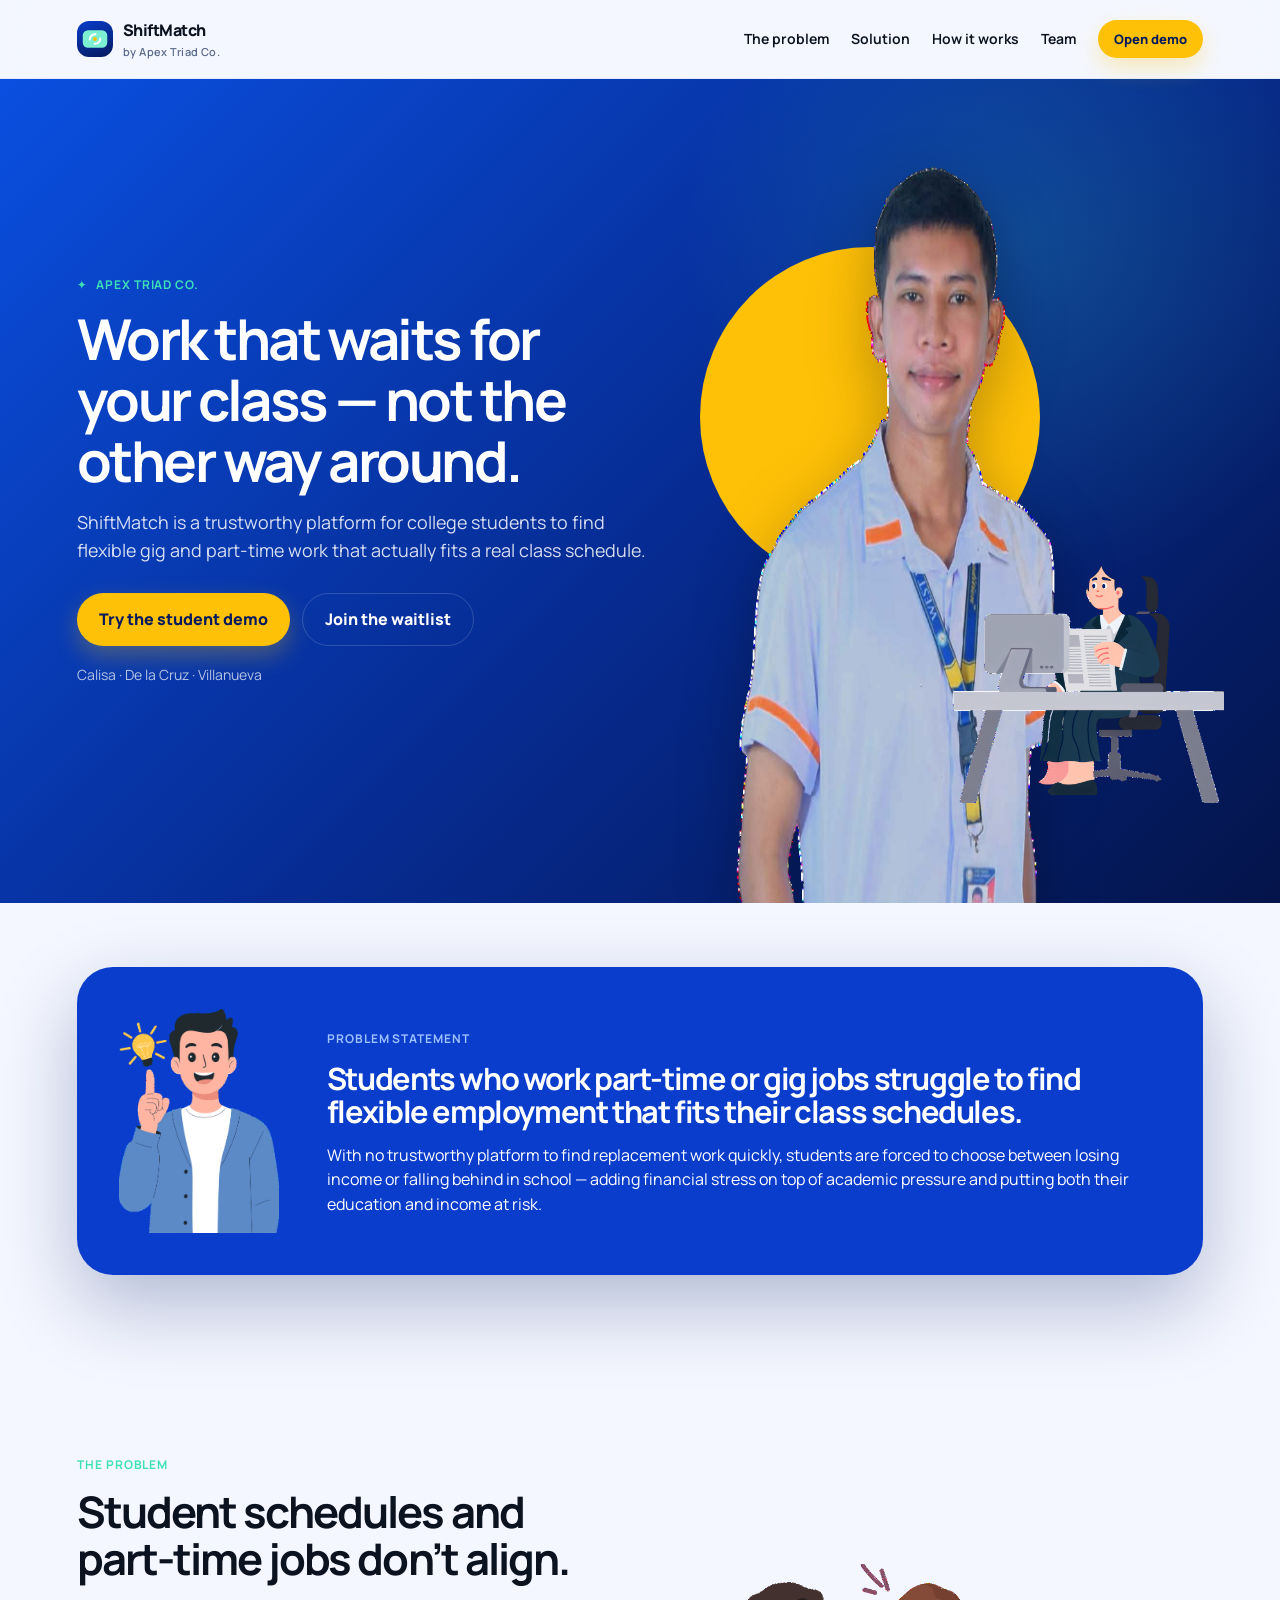
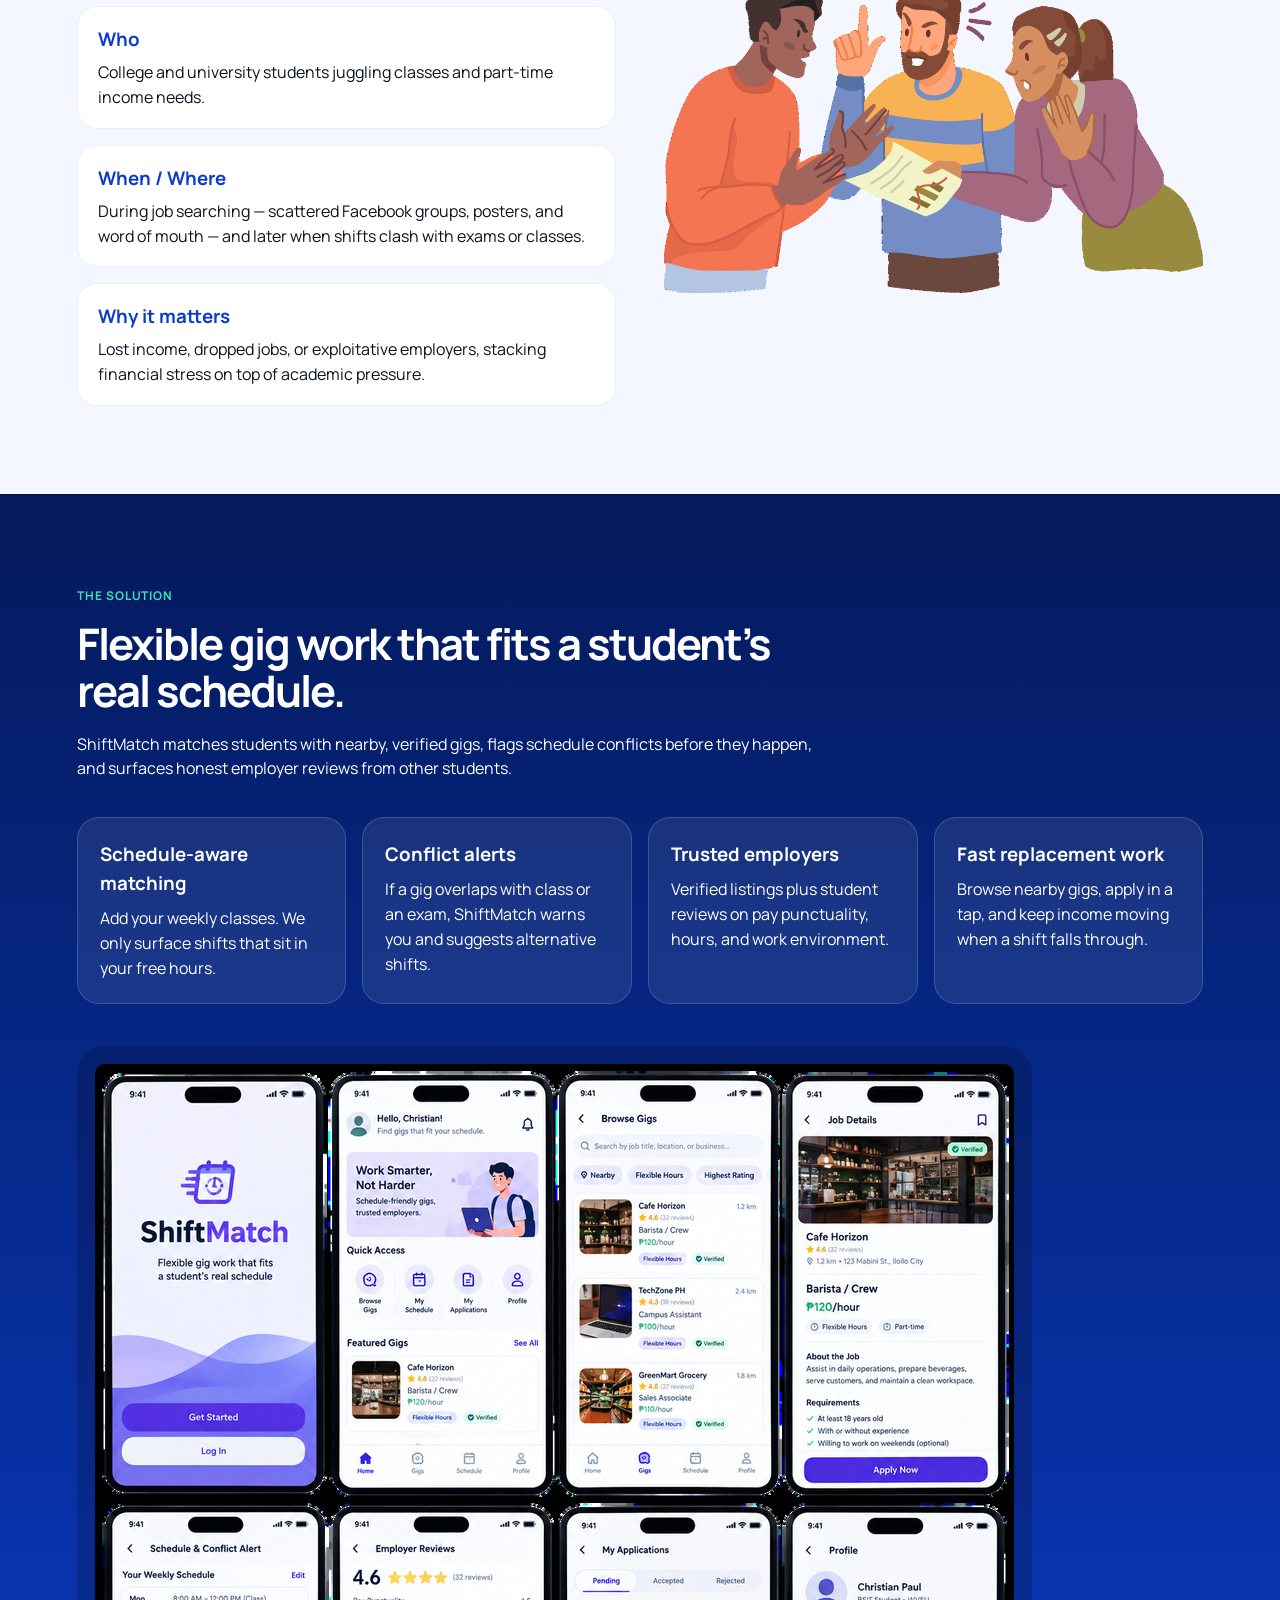
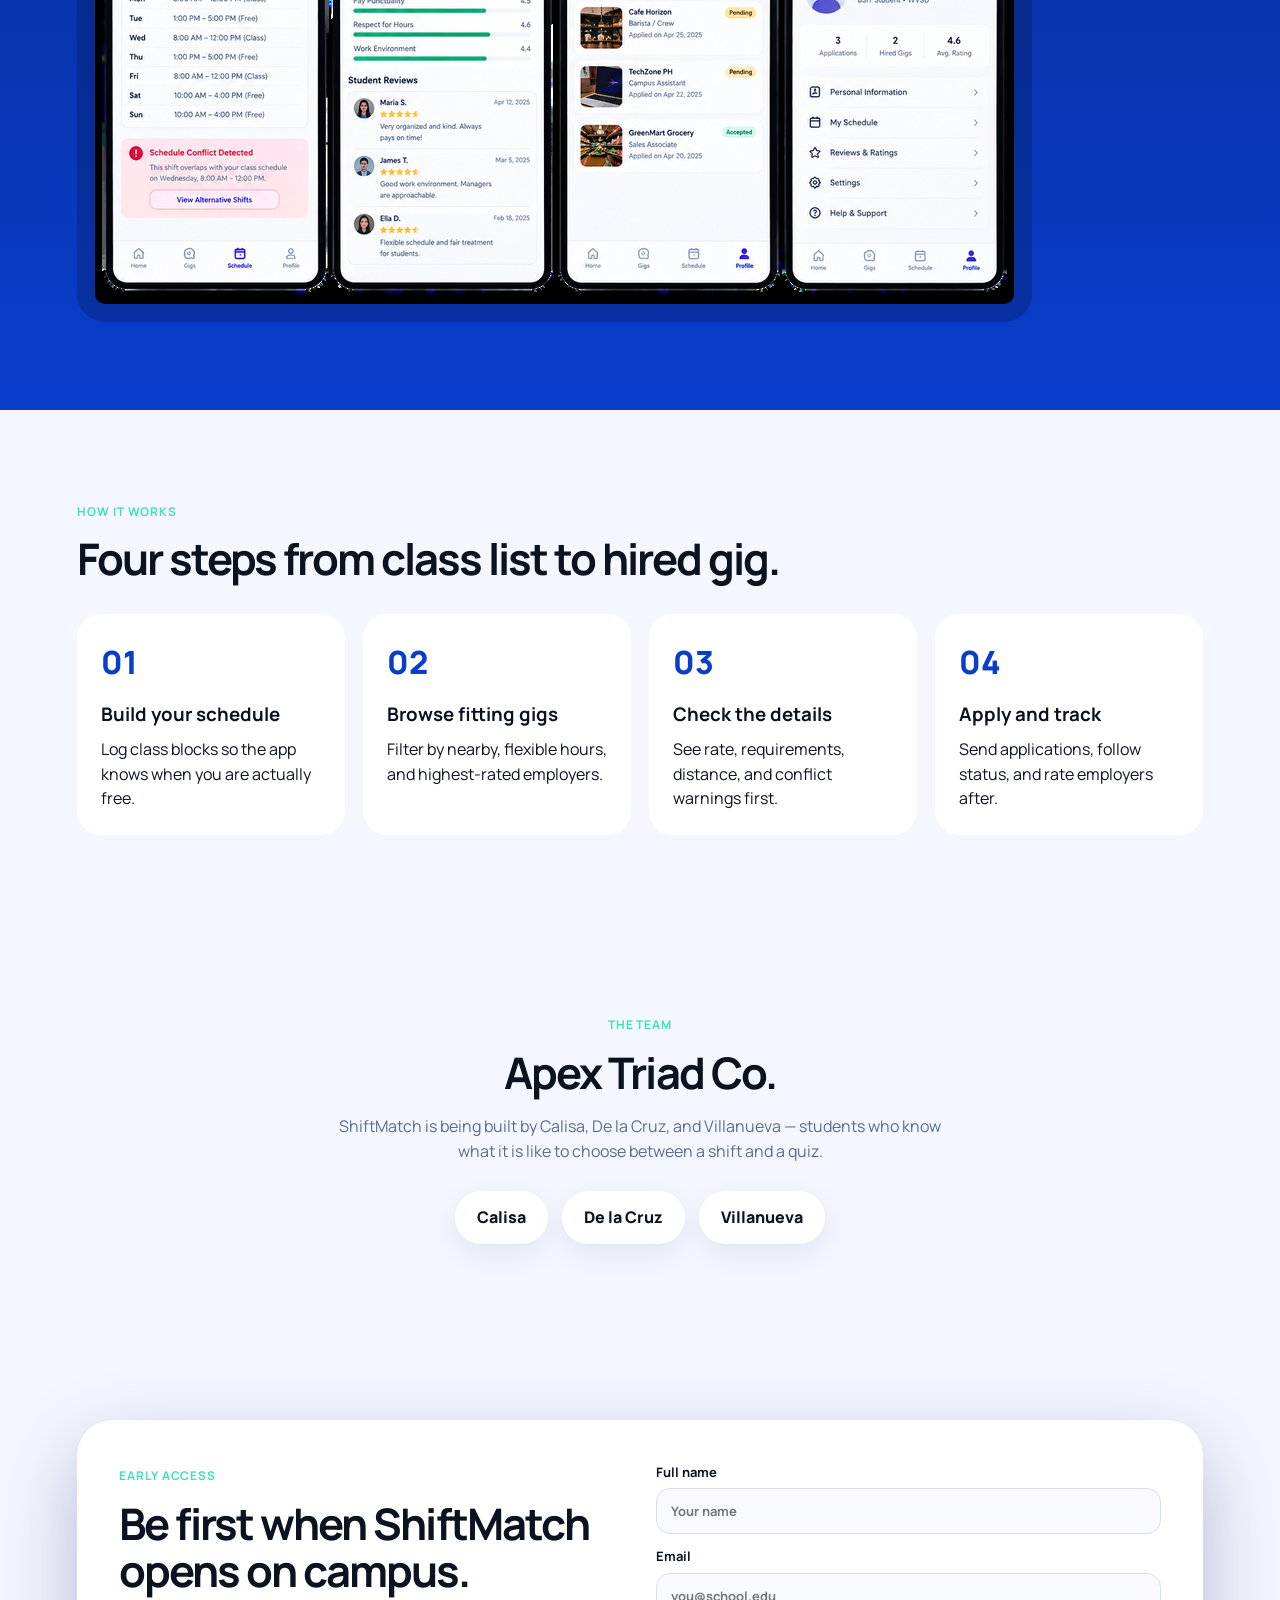
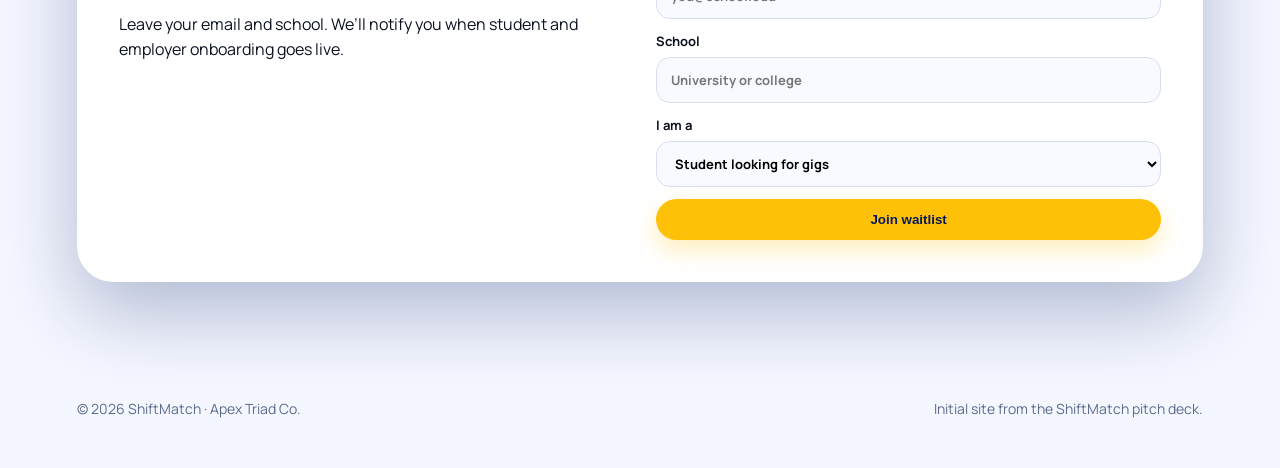
==== index.html @ 70dc3a8c "Add the initial ShiftMatch landing site and student app demo from the pitch deck. Co-authored-by: Cu" ====
<!DOCTYPE html>
<html lang="en">
  <head>
    <meta charset="UTF-8" />
    <meta name="viewport" content="width=device-width, initial-scale=1.0" />
    <title>ShiftMatch — Flexible gigs that fit student schedules</title>
    <meta
      name="description"
      content="ShiftMatch helps college students find trustworthy part-time and gig work that fits around classes — without choosing between income and school."
    />
    <link rel="preconnect" href="https://fonts.googleapis.com" />
    <link rel="preconnect" href="https://fonts.gstatic.com" crossorigin />
    <link
      href="https://fonts.googleapis.com/css2?family=Manrope:wght@400;500;600;700;800&display=swap"
      rel="stylesheet"
    />
    <link rel="stylesheet" href="css/styles.css" />
  </head>
  <body>
    <div class="bg-grid" aria-hidden="true"></div>
    <header class="nav">
      <a class="brand" href="#top">
        <span class="logo" aria-hidden="true">
          <svg viewBox="0 0 32 32" width="28" height="28">
            <rect x="2" y="6" width="28" height="20" rx="6" fill="currentColor" />
            <path
              d="M10 16.5a6 6 0 0 1 6-6h.5M22 15.5a6 6 0 0 1-6 6H15.5"
              stroke="#fff"
              stroke-width="2.2"
              fill="none"
              stroke-linecap="round"
            />
            <circle cx="16" cy="16" r="2.2" fill="#ffc107" />
          </svg>
        </span>
        <span>
          ShiftMatch
          <small>by Apex Triad Co.</small>
        </span>
      </a>
      <nav class="nav-links" id="navLinks">
        <a href="#problem">The problem</a>
        <a href="#solution">Solution</a>
        <a href="#how">How it works</a>
        <a href="#team">Team</a>
        <a class="btn btn-small" href="app.html">Open demo</a>
      </nav>
      <button class="menu-btn" id="menuBtn" aria-label="Open menu">
        <span></span><span></span><span></span>
      </button>
    </header>

    <main id="top">
      <section class="hero">
        <div class="hero-copy">
          <p class="eyebrow">
            <span class="spark">✦</span> Apex Triad Co.
          </p>
          <h1>Work that waits for your class — not the other way around.</h1>
          <p class="lede">
            ShiftMatch is a trustworthy platform for college students to find
            flexible gig and part-time work that actually fits a real class
            schedule.
          </p>
          <div class="hero-actions">
            <a class="btn" href="app.html">Try the student demo</a>
            <a class="btn btn-ghost" href="#waitlist">Join the waitlist</a>
          </div>
          <p class="founders">Calisa · De la Cruz · Villanueva</p>
        </div>
        <div class="hero-art">
          <div class="yellow-orb" aria-hidden="true"></div>
          <img
            class="student-photo"
            src="assets/student.png"
            alt="Student ready for class and work"
          />
          <img
            class="desk-art"
            src="assets/employer.png"
            alt=""
            aria-hidden="true"
          />
        </div>
      </section>

      <section class="statement" id="problem">
        <div class="statement-card">
          <img src="assets/idea.png" alt="" class="idea-art" />
          <div>
            <p class="eyebrow light">Problem statement</p>
            <h2>
              Students who work part-time or gig jobs struggle to find flexible
              employment that fits their class schedules.
            </h2>
            <p>
              With no trustworthy platform to find replacement work quickly,
              students are forced to choose between losing income or falling
              behind in school — adding financial stress on top of academic
              pressure and putting both their education and income at risk.
            </p>
          </div>
        </div>
      </section>

      <section class="split">
        <div>
          <p class="eyebrow">The problem</p>
          <h2>Student schedules and part-time jobs don’t align.</h2>
          <div class="pins">
            <article>
              <h3>Who</h3>
              <p>
                College and university students juggling classes and part-time
                income needs.
              </p>
            </article>
            <article>
              <h3>When / Where</h3>
              <p>
                During job searching — scattered Facebook groups, posters, and
                word of mouth — and later when shifts clash with exams or
                classes.
              </p>
            </article>
            <article>
              <h3>Why it matters</h3>
              <p>
                Lost income, dropped jobs, or exploitative employers, stacking
                financial stress on top of academic pressure.
              </p>
            </article>
          </div>
        </div>
        <img
          class="conflict-art"
          src="assets/conflict.png"
          alt="Illustration of a scheduling conflict between students and an employer"
        />
      </section>

      <section class="solution" id="solution">
        <div class="solution-head">
          <p class="eyebrow">The solution</p>
          <h2>Flexible gig work that fits a student’s real schedule.</h2>
          <p>
            ShiftMatch matches students with nearby, verified gigs, flags
            schedule conflicts before they happen, and surfaces honest
            employer reviews from other students.
          </p>
        </div>
        <div class="feature-grid">
          <article>
            <h3>Schedule-aware matching</h3>
            <p>
              Add your weekly classes. We only surface shifts that sit in your
              free hours.
            </p>
          </article>
          <article>
            <h3>Conflict alerts</h3>
            <p>
              If a gig overlaps with class or an exam, ShiftMatch warns you
              and suggests alternative shifts.
            </p>
          </article>
          <article>
            <h3>Trusted employers</h3>
            <p>
              Verified listings plus student reviews on pay punctuality, hours,
              and work environment.
            </p>
          </article>
          <article>
            <h3>Fast replacement work</h3>
            <p>
              Browse nearby gigs, apply in a tap, and keep income moving when a
              shift falls through.
            </p>
          </article>
        </div>
        <img
          class="screens"
          src="assets/app-screens.png"
          alt="ShiftMatch app screens: home, browse gigs, job details, schedule conflict alerts, reviews, applications, and profile"
        />
      </section>

      <section class="how" id="how">
        <p class="eyebrow">How it works</p>
        <h2>Four steps from class list to hired gig.</h2>
        <ol class="steps">
          <li>
            <span>01</span>
            <h3>Build your schedule</h3>
            <p>Log class blocks so the app knows when you are actually free.</p>
          </li>
          <li>
            <span>02</span>
            <h3>Browse fitting gigs</h3>
            <p>Filter by nearby, flexible hours, and highest-rated employers.</p>
          </li>
          <li>
            <span>03</span>
            <h3>Check the details</h3>
            <p>See rate, requirements, distance, and conflict warnings first.</p>
          </li>
          <li>
            <span>04</span>
            <h3>Apply and track</h3>
            <p>Send applications, follow status, and rate employers after.</p>
          </li>
        </ol>
      </section>

      <section class="team" id="team">
        <p class="eyebrow">The team</p>
        <h2>Apex Triad Co.</h2>
        <p class="team-lead">
          ShiftMatch is being built by Calisa, De la Cruz, and Villanueva —
          students who know what it is like to choose between a shift and a
          quiz.
        </p>
        <ul class="names">
          <li>Calisa</li>
          <li>De la Cruz</li>
          <li>Villanueva</li>
        </ul>
      </section>

      <section class="waitlist" id="waitlist">
        <div class="waitlist-card">
          <div>
            <p class="eyebrow">Early access</p>
            <h2>Be first when ShiftMatch opens on campus.</h2>
            <p>
              Leave your email and school. We’ll notify you when student and
              employer onboarding goes live.
            </p>
          </div>
          <form id="waitlistForm">
            <label>
              Full name
              <input type="text" name="name" required placeholder="Your name" />
            </label>
            <label>
              Email
              <input type="email" name="email" required placeholder="you@school.edu" />
            </label>
            <label>
              School
              <input type="text" name="school" required placeholder="University or college" />
            </label>
            <label>
              I am a
              <select name="role" required>
                <option value="student">Student looking for gigs</option>
                <option value="employer">Employer hiring students</option>
              </select>
            </label>
            <button class="btn" type="submit">Join waitlist</button>
            <p class="form-note" id="formNote" hidden></p>
          </form>
        </div>
      </section>
    </main>

    <footer class="footer">
      <p>© 2026 ShiftMatch · Apex Triad Co.</p>
      <p>Initial site from the ShiftMatch pitch deck.</p>
    </footer>
    <script src="js/main.js"></script>
  </body>
</html>
---- css/styles.css ----
:root {
  --blue: #0a3dcc;
  --blue-deep: #062a8f;
  --navy: #041a5c;
  --ink: #0b1220;
  --gold: #ffc107;
  --mint: #3ee0b8;
  --paper: #f4f7ff;
  --white: #ffffff;
  --muted: #5b6b8c;
  --line: rgba(255, 255, 255, 0.16);
  --shadow: 0 30px 80px rgba(4, 26, 92, 0.28);
  --radius: 28px;
}

* {
  box-sizing: border-box;
  margin: 0;
  padding: 0;
}

html {
  scroll-behavior: smooth;
}

body {
  font-family: Manrope, system-ui, sans-serif;
  color: var(--ink);
  background: var(--paper);
  line-height: 1.55;
}

img {
  max-width: 100%;
  display: block;
}

a {
  color: inherit;
  text-decoration: none;
}

.bg-grid {
  position: fixed;
  inset: 0;
  pointer-events: none;
  background-image: radial-gradient(rgba(10, 61, 204, 0.06) 1px, transparent 1px);
  background-size: 22px 22px;
  z-index: 0;
}

.nav,
main,
.footer {
  position: relative;
  z-index: 1;
}

.nav {
  display: flex;
  align-items: center;
  justify-content: space-between;
  padding: 18px 6vw;
  position: sticky;
  top: 0;
  backdrop-filter: blur(16px);
  background: rgba(244, 247, 255, 0.84);
  border-bottom: 1px solid rgba(10, 61, 204, 0.08);
  z-index: 10;
}

.brand {
  display: flex;
  align-items: center;
  gap: 10px;
  font-weight: 800;
  letter-spacing: -0.03em;
}

.brand small {
  display: block;
  font-size: 11px;
  font-weight: 600;
  color: var(--muted);
  letter-spacing: 0.04em;
}

.logo {
  width: 36px;
  height: 36px;
  border-radius: 12px;
  background: linear-gradient(160deg, var(--blue), var(--navy));
  color: #7cf0d0;
  display: grid;
  place-items: center;
}

.nav-links {
  display: flex;
  align-items: center;
  gap: 22px;
  font-weight: 650;
  font-size: 14px;
}

.menu-btn {
  display: none;
  width: 42px;
  height: 42px;
  border: 0;
  background: var(--white);
  border-radius: 12px;
  flex-direction: column;
  justify-content: center;
  gap: 5px;
  padding: 10px;
}

.menu-btn span {
  height: 2px;
  background: var(--navy);
  display: block;
}

.btn {
  display: inline-flex;
  align-items: center;
  justify-content: center;
  background: var(--gold);
  color: var(--navy);
  font-weight: 800;
  border: 0;
  border-radius: 999px;
  padding: 13px 22px;
  cursor: pointer;
  box-shadow: 0 10px 24px rgba(255, 193, 7, 0.28);
}

.btn-small {
  padding: 9px 16px;
  font-size: 13px;
}

.btn-ghost {
  background: transparent;
  color: var(--white);
  border: 1px solid var(--line);
  box-shadow: none;
}

.hero {
  min-height: calc(100vh - 76px);
  display: grid;
  grid-template-columns: 1.05fr 0.95fr;
  gap: 24px;
  padding: 36px 6vw 56px;
  background:
    radial-gradient(circle at 80% 20%, rgba(62, 224, 184, 0.18), transparent 28%),
    linear-gradient(135deg, #0a4fe0 0%, #062a8f 55%, #04144a 100%);
  color: var(--white);
  overflow: hidden;
}

.hero-copy {
  display: flex;
  flex-direction: column;
  justify-content: center;
  max-width: 640px;
}

.eyebrow {
  display: inline-flex;
  align-items: center;
  gap: 8px;
  font-weight: 700;
  letter-spacing: 0.08em;
  text-transform: uppercase;
  font-size: 12px;
  color: var(--mint);
  margin-bottom: 14px;
}

.eyebrow.light {
  color: #9ec2ff;
}

.spark {
  color: var(--mint);
}

h1,
h2 {
  letter-spacing: -0.045em;
  line-height: 1.08;
}

h1 {
  font-size: clamp(2.4rem, 4.4vw, 4.4rem);
  margin-bottom: 18px;
}

.lede {
  font-size: 1.12rem;
  color: rgba(255, 255, 255, 0.84);
  max-width: 52ch;
}

.hero-actions {
  display: flex;
  gap: 12px;
  flex-wrap: wrap;
  margin: 28px 0 18px;
}

.founders {
  color: rgba(255, 255, 255, 0.7);
  font-size: 14px;
}

.hero-art {
  position: relative;
  min-height: 520px;
}

.yellow-orb {
  position: absolute;
  width: 340px;
  height: 340px;
  border-radius: 50%;
  background: var(--gold);
  left: 4%;
  top: 18%;
}

.student-photo {
  position: absolute;
  height: 108%;
  width: auto;
  left: -4%;
  bottom: -8%;
  z-index: 2;
  filter: drop-shadow(0 18px 30px rgba(0, 0, 0, 0.28));
}

.desk-art {
  position: absolute;
  width: 58%;
  right: -4%;
  bottom: 6%;
  z-index: 3;
}

.statement,
.split,
.solution,
.how,
.team,
.waitlist {
  padding: 88px 6vw;
}

.statement {
  padding-top: 64px;
}

.statement-card {
  display: grid;
  grid-template-columns: 180px 1fr;
  gap: 28px;
  align-items: center;
  background: #0a3dcc;
  color: white;
  border-radius: 36px;
  padding: 42px;
  box-shadow: var(--shadow);
}

.idea-art {
  width: 160px;
}

.statement-card h2 {
  font-size: clamp(1.5rem, 2.4vw, 2.2rem);
  margin-bottom: 14px;
}

.split {
  display: grid;
  grid-template-columns: 1fr 1fr;
  gap: 48px;
  align-items: center;
}

.split h2,
.solution h2,
.how h2,
.team h2,
.waitlist h2 {
  font-size: clamp(2rem, 3.4vw, 3.3rem);
  margin-bottom: 18px;
}

.pins {
  display: grid;
  gap: 16px;
  margin-top: 24px;
}

.pins article {
  background: white;
  border-radius: 20px;
  padding: 18px 20px;
  border: 1px solid rgba(10, 61, 204, 0.08);
}

.pins h3 {
  color: var(--blue);
  margin-bottom: 6px;
}

.conflict-art {
  width: 100%;
}

.solution {
  background: linear-gradient(180deg, #041a5c, #0a3dcc);
  color: white;
}

.solution-head {
  max-width: 760px;
}

.feature-grid {
  display: grid;
  grid-template-columns: repeat(4, 1fr);
  gap: 16px;
  margin: 36px 0 42px;
}

.feature-grid article {
  background: rgba(255, 255, 255, 0.08);
  border: 1px solid var(--line);
  border-radius: 22px;
  padding: 22px;
}

.feature-grid h3 {
  margin-bottom: 8px;
}

.screens {
  border-radius: 28px;
  background: rgba(0, 0, 0, 0.18);
  padding: 18px;
}

.steps {
  list-style: none;
  display: grid;
  grid-template-columns: repeat(4, 1fr);
  gap: 18px;
  margin-top: 32px;
}

.steps li {
  background: white;
  border-radius: 24px;
  padding: 24px;
  min-height: 220px;
}

.steps span {
  font-size: 2rem;
  font-weight: 800;
  color: var(--blue);
}

.steps h3 {
  margin: 12px 0 8px;
}

.team {
  text-align: center;
}

.team-lead {
  max-width: 640px;
  margin: 0 auto 28px;
  color: var(--muted);
}

.names {
  list-style: none;
  display: flex;
  justify-content: center;
  gap: 14px;
  flex-wrap: wrap;
}

.names li {
  background: white;
  padding: 14px 22px;
  border-radius: 999px;
  font-weight: 800;
  box-shadow: 0 10px 30px rgba(4, 26, 92, 0.08);
}

.waitlist-card {
  display: grid;
  grid-template-columns: 1fr 1fr;
  gap: 32px;
  background: white;
  border-radius: 36px;
  padding: 42px;
  box-shadow: var(--shadow);
}

form {
  display: grid;
  gap: 12px;
}

label {
  display: grid;
  gap: 6px;
  font-size: 13px;
  font-weight: 700;
}

input,
select {
  border: 1px solid #d7def0;
  border-radius: 14px;
  padding: 12px 14px;
  font: inherit;
  background: #f8faff;
}

.form-note {
  color: #0a7a52;
  font-weight: 700;
}

.footer {
  padding: 28px 6vw 48px;
  color: var(--muted);
  display: flex;
  justify-content: space-between;
  gap: 12px;
  flex-wrap: wrap;
  font-size: 14px;
}

@media (max-width: 980px) {
  .hero,
  .split,
  .feature-grid,
  .steps,
  .waitlist-card,
  .statement-card {
    grid-template-columns: 1fr;
  }

  .nav-links {
    display: none;
    position: absolute;
    top: 72px;
    right: 6vw;
    background: white;
    flex-direction: column;
    padding: 16px;
    border-radius: 16px;
    box-shadow: var(--shadow);
    align-items: flex-start;
  }

  .nav-links.open {
    display: flex;
  }

  .menu-btn {
    display: flex;
  }

  .hero {
    min-height: auto;
  }

  .hero-art {
    min-height: 420px;
  }

  .student-photo {
    height: 100%;
    left: 8%;
  }

  .desk-art {
    width: 46%;
  }
}
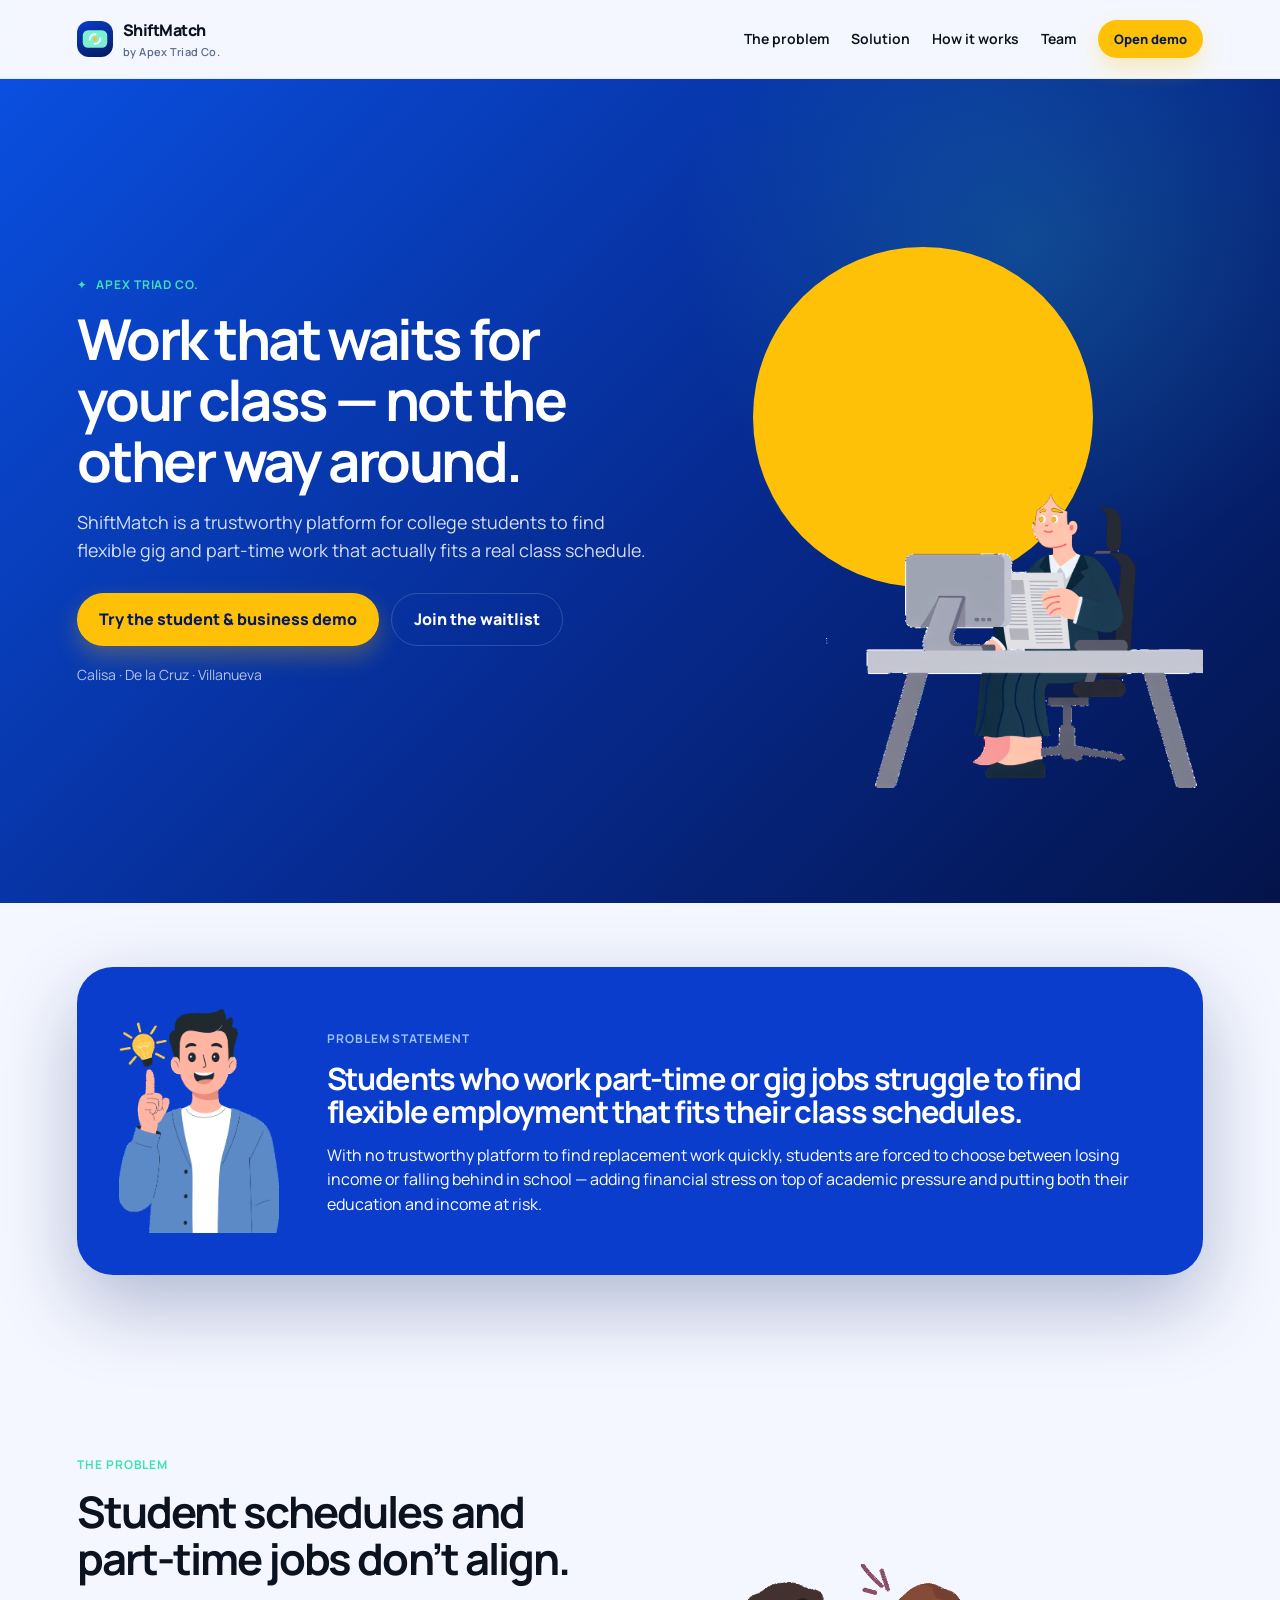
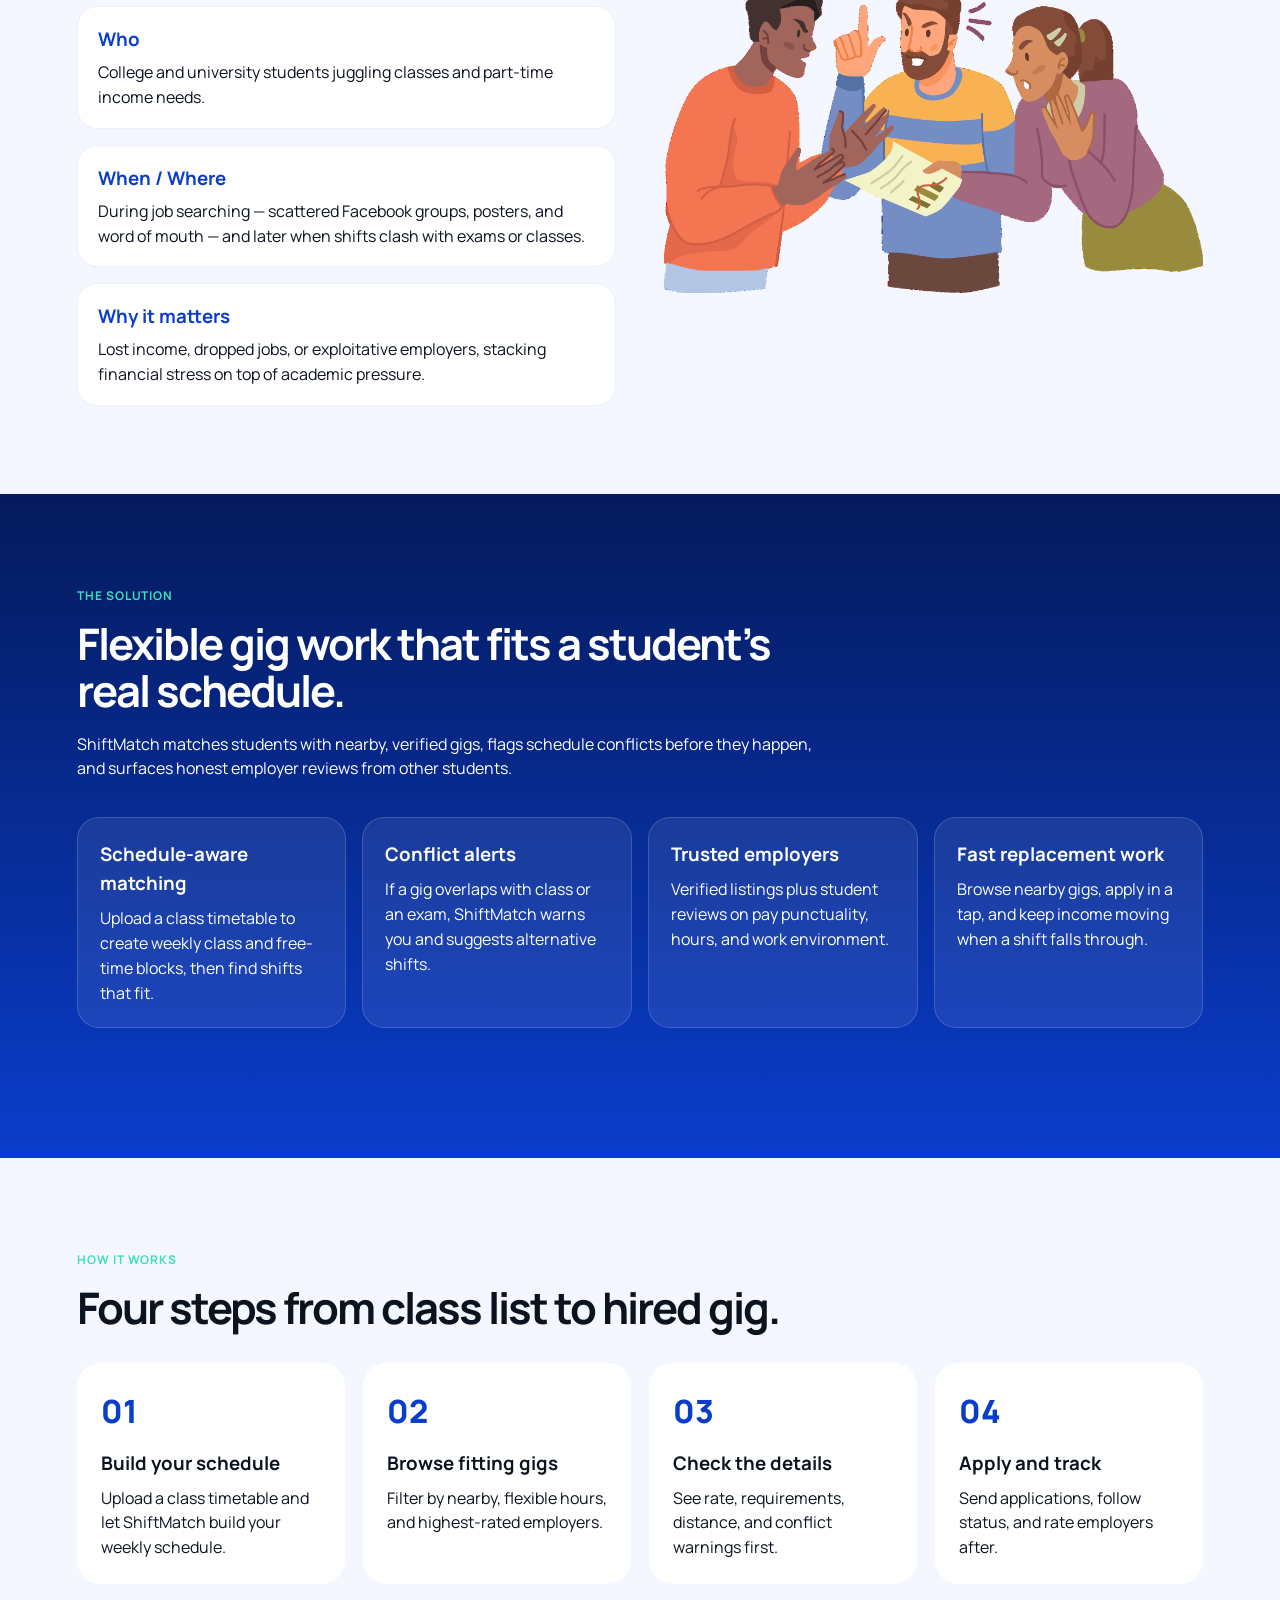
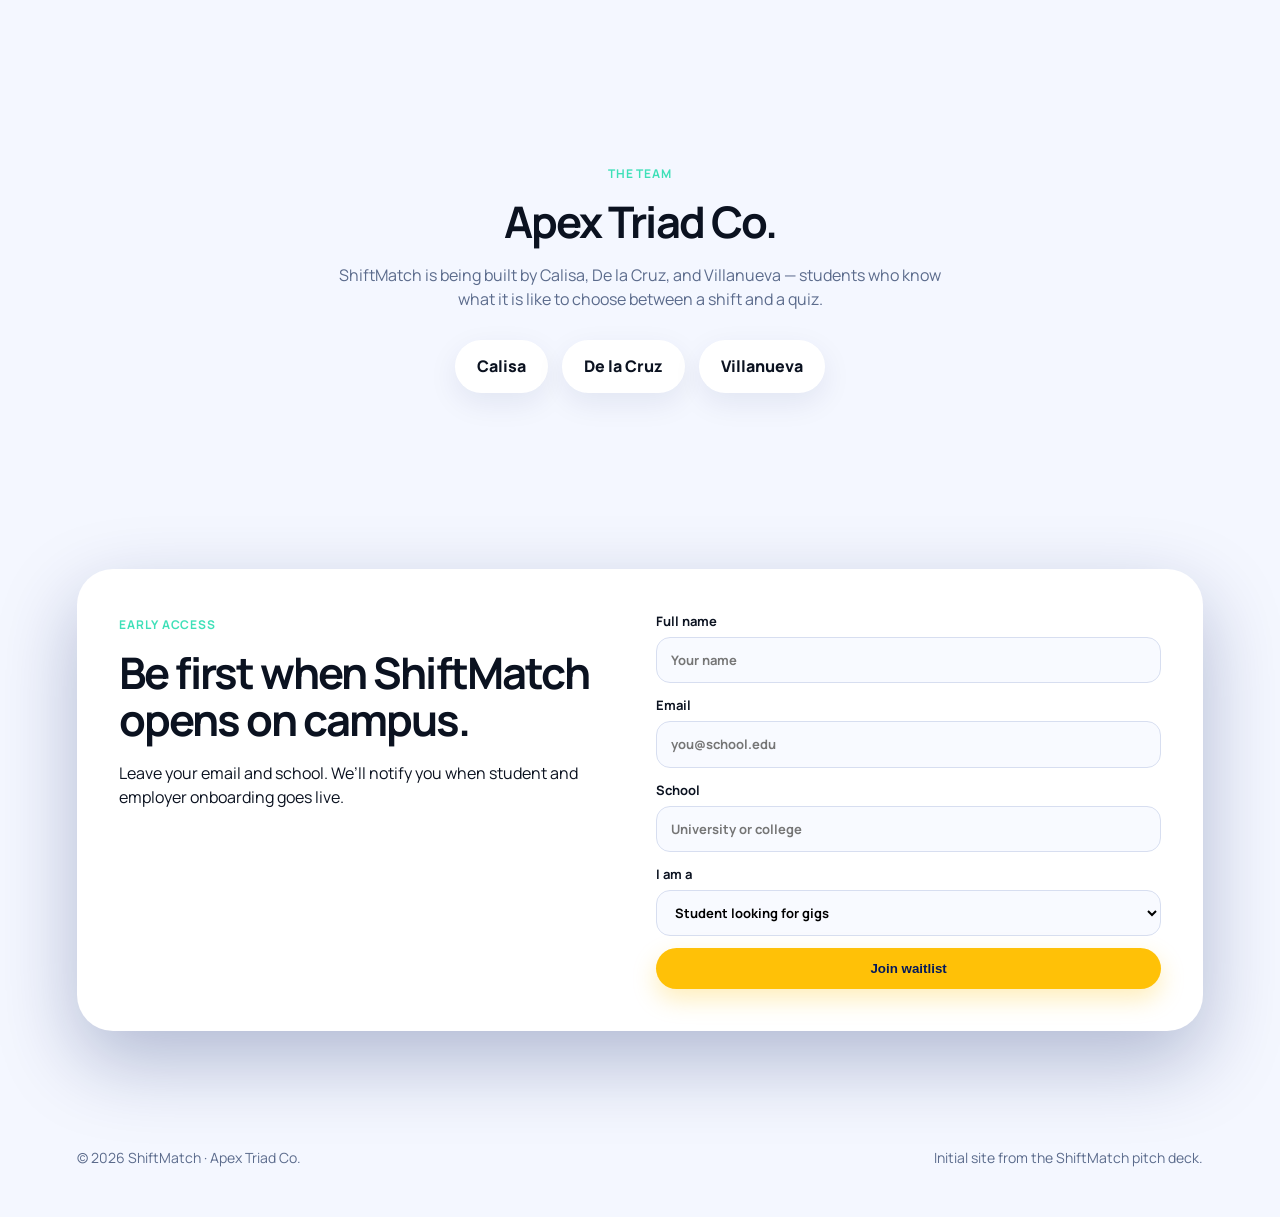
==== commit 3ae5dc57: "Add ShiftMatch student and business workflows Add student and business sign-in flows, uploaded sched" ====
--- a/index.html
+++ b/index.html
@@ -63,18 +63,13 @@
             schedule.
           </p>
           <div class="hero-actions">
-            <a class="btn" href="app.html">Try the student demo</a>
+            <a class="btn" href="app.html">Try the student &amp; business demo</a>
             <a class="btn btn-ghost" href="#waitlist">Join the waitlist</a>
           </div>
           <p class="founders">Calisa · De la Cruz · Villanueva</p>
         </div>
         <div class="hero-art">
           <div class="yellow-orb" aria-hidden="true"></div>
-          <img
-            class="student-photo"
-            src="assets/student.png"
-            alt="Student ready for class and work"
-          />
           <img
             class="desk-art"
             src="assets/employer.png"
@@ -153,8 +148,8 @@
           <article>
             <h3>Schedule-aware matching</h3>
             <p>
-              Add your weekly classes. We only surface shifts that sit in your
-              free hours.
+              Upload a class timetable to create weekly class and free-time
+              blocks, then find shifts that fit.
             </p>
           </article>
           <article>
@@ -179,11 +174,6 @@
             </p>
           </article>
         </div>
-        <img
-          class="screens"
-          src="assets/app-screens.png"
-          alt="ShiftMatch app screens: home, browse gigs, job details, schedule conflict alerts, reviews, applications, and profile"
-        />
       </section>
 
       <section class="how" id="how">
@@ -193,7 +183,7 @@
           <li>
             <span>01</span>
             <h3>Build your schedule</h3>
-            <p>Log class blocks so the app knows when you are actually free.</p>
+            <p>Upload a class timetable and let ShiftMatch build your weekly schedule.</p>
           </li>
           <li>
             <span>02</span>
--- a/css/styles.css
+++ b/css/styles.css
@@ -228,25 +228,15 @@
   height: 340px;
   border-radius: 50%;
   background: var(--gold);
-  left: 4%;
+  left: 14%;
   top: 18%;
-}
-
-.student-photo {
-  position: absolute;
-  height: 108%;
-  width: auto;
-  left: -4%;
-  bottom: -8%;
-  z-index: 2;
-  filter: drop-shadow(0 18px 30px rgba(0, 0, 0, 0.28));
 }
 
 .desk-art {
   position: absolute;
-  width: 58%;
-  right: -4%;
-  bottom: 6%;
+  width: 72%;
+  right: 0;
+  bottom: 8%;
   z-index: 3;
 }
 
@@ -347,12 +337,6 @@
 
 .feature-grid h3 {
   margin-bottom: 8px;
-}
-
-.screens {
-  border-radius: 28px;
-  background: rgba(0, 0, 0, 0.18);
-  padding: 18px;
 }
 
 .steps {
@@ -491,12 +475,8 @@
     min-height: 420px;
   }
 
-  .student-photo {
-    height: 100%;
-    left: 8%;
-  }
-
   .desk-art {
-    width: 46%;
-  }
-}
+    width: min(76%, 420px);
+    right: 8%;
+  }
+}
